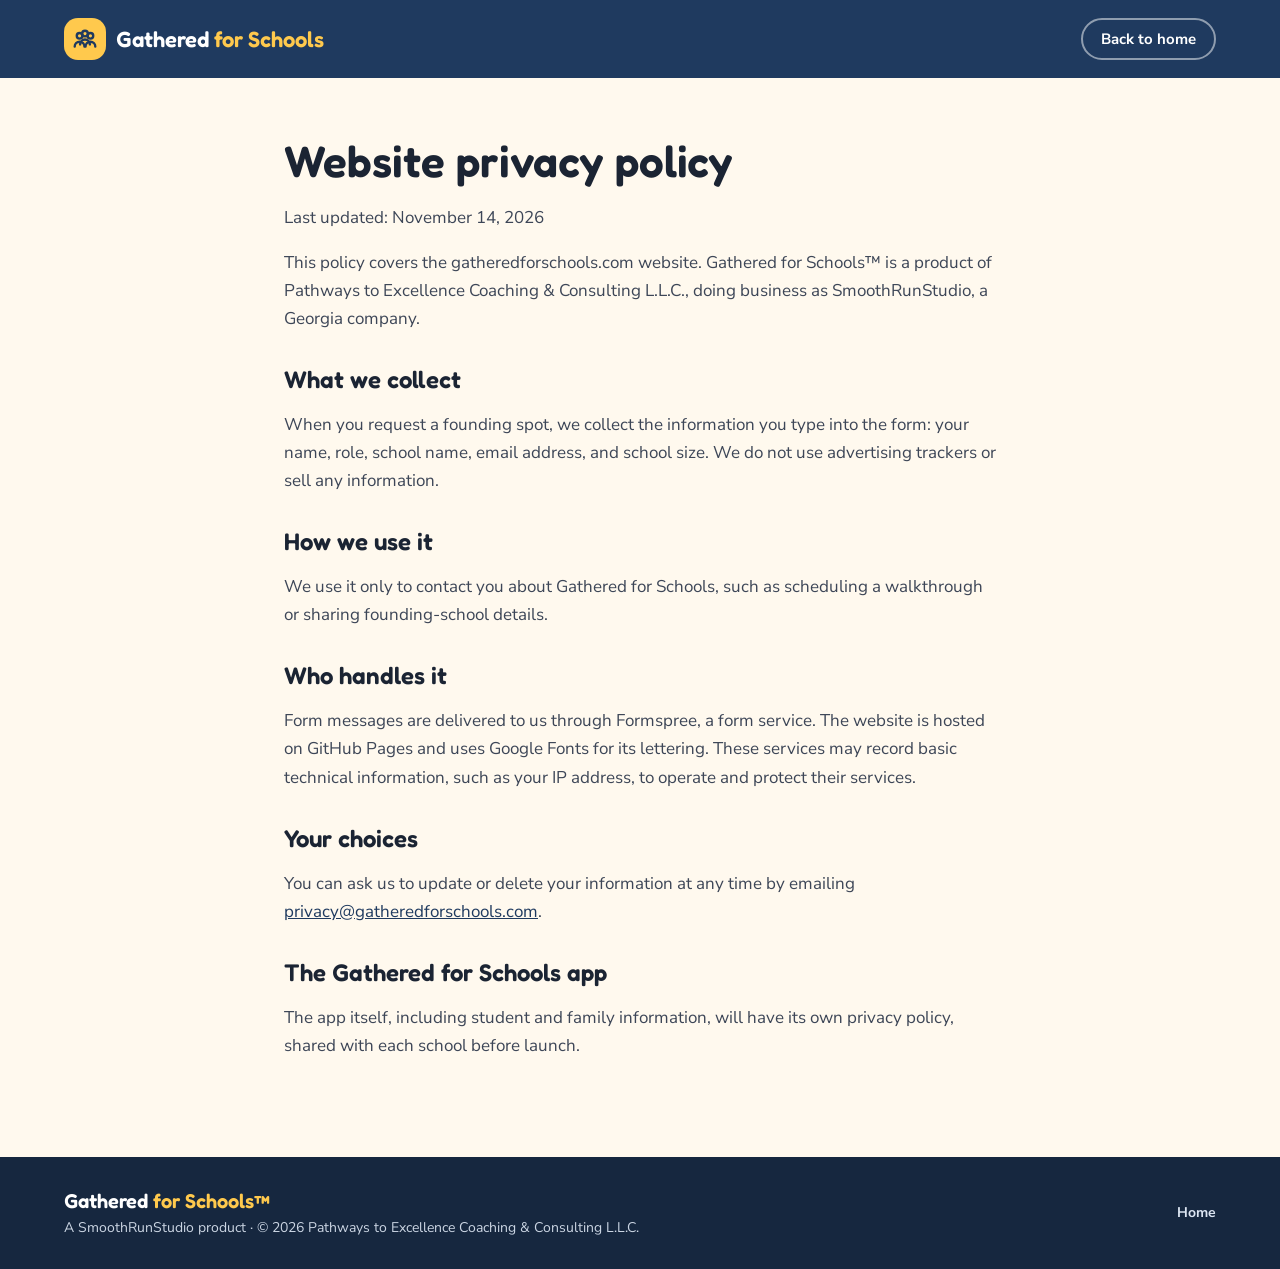
==== privacy.html @ 3860d759 "Add Gathered for Schools website" ====
<!doctype html>
<html lang="en">
<head>
<meta charset="utf-8">
<meta name="viewport" content="width=device-width, initial-scale=1">
<title>Privacy policy | Gathered for Schools™</title>
<meta name="robots" content="noindex">
<link rel="icon" href="favicon.svg" type="image/svg+xml">
<link rel="preconnect" href="https://fonts.googleapis.com">
<link rel="preconnect" href="https://fonts.gstatic.com" crossorigin>
<link href="https://fonts.googleapis.com/css2?family=Fredoka:wght@500;600;700&family=Nunito+Sans:wght@400;600;700;800&display=swap" rel="stylesheet">
<link rel="stylesheet" href="styles.css">
</head>
<body>
<header class="site-header">
  <div class="wrap">
    <a href="./" class="brand" aria-label="Gathered for Schools home">
      <span class="brand-mark">
        <svg width="26" height="26" viewBox="0 0 24 24" fill="none" stroke="#1F3A5F" stroke-width="2.2" stroke-linecap="round" stroke-linejoin="round" aria-hidden="true"><circle cx="7" cy="9" r="2.6"/><circle cx="17" cy="9" r="2.6"/><circle cx="12" cy="7" r="2.6"/><path d="M2.5 19a4.5 4.5 0 0 1 9 0M12.5 19a4.5 4.5 0 0 1 9 0M7.5 17a4.5 4.5 0 0 1 9 0"/></svg>
      </span>
      <span class="brand-name">Gathered <span>for Schools</span></span>
    </a>
    <nav class="main-nav" aria-label="Main"><a href="./" class="btn-outline-sm">Back to home</a></nav>
  </div>
</header>

<main class="wrap page">
  <h1>Website privacy policy</h1>
  <p>Last updated: November 14, 2026</p>

  <p>This policy covers the gatheredforschools.com website. Gathered for Schools™ is a product of Pathways to Excellence Coaching &amp; Consulting L.L.C., doing business as SmoothRunStudio, a Georgia company.</p>

  <h2>What we collect</h2>
  <p>When you request a founding spot, we collect the information you type into the form: your name, role, school name, email address, and school size. We do not use advertising trackers or sell any information.</p>

  <h2>How we use it</h2>
  <p>We use it only to contact you about Gathered for Schools, such as scheduling a walkthrough or sharing founding-school details.</p>

  <h2>Who handles it</h2>
  <p>Form messages are delivered to us through Formspree, a form service. The website is hosted on GitHub Pages and uses Google Fonts for its lettering. These services may record basic technical information, such as your IP address, to operate and protect their services.</p>

  <h2>Your choices</h2>
  <p>You can ask us to update or delete your information at any time by emailing <a href="mailto:privacy@gatheredforschools.com">privacy@gatheredforschools.com</a>.</p>

  <h2>The Gathered for Schools app</h2>
  <p>The app itself, including student and family information, will have its own privacy policy, shared with each school before launch.</p>
</main>

<footer class="site-footer">
  <div class="wrap">
    <div>
      <span class="brand-name">Gathered <span>for Schools™</span></span>
      <small>A SmoothRunStudio product · © 2026 Pathways to Excellence Coaching &amp; Consulting L.L.C.</small>
    </div>
    <nav class="footer-nav" aria-label="Footer"><a href="./">Home</a></nav>
  </div>
</footer>
</body>
</html>
---- styles.css ----
:root{
  --navy:#1F3A5F;--navy-dark:#16273F;--ink:#1B2433;--body:#3D4657;
  --gold:#FFC94D;--gold-shadow:#D9A22A;--coral:#FF8A65;--cream:#FFF9EE;
  --pale:#DCE5F2;--muted:#CBD5E3;--red:#B4361A;
}
*{box-sizing:border-box}
html{scroll-behavior:smooth}
body{margin:0;background:var(--cream);color:var(--ink);font-family:'Nunito Sans',system-ui,sans-serif;overflow-x:hidden}
a{color:var(--navy);text-decoration:none}
a:hover{color:#16304F}
a:focus-visible,button:focus-visible,input:focus-visible,select:focus-visible{outline:3px solid var(--gold);outline-offset:3px}
h1,h2,h3,.display{font-family:'Fredoka',system-ui,sans-serif;font-weight:600}
.wrap{max-width:1200px;margin:0 auto;padding-left:24px;padding-right:24px}
.eyebrow{font-size:13px;font-weight:800;letter-spacing:.08em}
.pill{align-self:flex-start;font-size:13px;font-weight:800;letter-spacing:.08em;color:var(--ink);background:var(--gold);padding:6px 14px;border-radius:14px}
.blob{position:absolute;border-radius:50%;pointer-events:none}

/* Header */
.site-header{background:var(--navy);color:#fff}
.site-header .wrap{padding-top:18px;padding-bottom:18px;display:flex;flex-wrap:wrap;align-items:center;justify-content:space-between;gap:16px}
.brand{display:flex;align-items:center;gap:10px;color:#fff}
.brand:hover{color:#fff}
.brand-mark{width:42px;height:42px;border-radius:14px;background:var(--gold);display:flex;align-items:center;justify-content:center;flex-shrink:0}
.brand-name{font-family:'Fredoka',sans-serif;font-size:22px;font-weight:600}
.brand-name span,.gold{color:var(--gold)}
.main-nav{display:flex;flex-wrap:wrap;align-items:center;gap:6px 22px;font-size:15px;font-weight:700}
.main-nav a{color:var(--pale)}
.main-nav a:hover{color:#fff}
.btn-outline-sm{min-height:42px;padding:0 18px;border-radius:21px;border:2px solid rgba(255,255,255,.5);color:#fff!important;display:flex;align-items:center}

/* Hero */
.hero{position:relative;overflow:hidden;background:var(--navy);color:#fff;border-radius:0 0 48px 48px}
.hero .wrap{position:relative;padding-top:56px;padding-bottom:80px;display:flex;flex-wrap:wrap;align-items:center;gap:48px}
.hero-copy{flex:1 1 480px;min-width:0;display:flex;flex-direction:column;gap:22px}
.hero h1{margin:0;font-size:clamp(38px,6vw,56px);line-height:1.05}
.hero-lede{margin:0;font-size:19px;line-height:1.55;color:var(--pale);max-width:560px}
.hero-ctas{display:flex;flex-wrap:wrap;gap:12px}
.btn-gold{min-height:56px;padding:0 28px;border-radius:28px;background:var(--gold);color:var(--ink);font-family:'Fredoka',sans-serif;font-size:19px;font-weight:600;display:inline-flex;align-items:center;justify-content:center;box-shadow:0 5px 0 var(--gold-shadow);border:none;cursor:pointer;transition:transform .1s,box-shadow .1s}
.btn-gold:hover{color:var(--ink);transform:translateY(-1px)}
.btn-gold:active{transform:translateY(3px);box-shadow:0 2px 0 var(--gold-shadow)}
.btn-ghost{min-height:56px;padding:0 26px;border-radius:28px;border:2px solid rgba(255,255,255,.5);color:#fff;font-size:17px;font-weight:800;display:inline-flex;align-items:center}
.btn-ghost:hover{color:#fff;border-color:#fff}
.verse{margin:8px 0 0;font-size:15px;font-style:italic;color:var(--muted)}
.hero-phone-col{flex:1 1 320px;display:flex;justify-content:center}

/* Phone mock */
.phone{width:300px;max-width:100%;border-radius:44px;background:#0F1B2D;padding:12px;box-shadow:0 30px 60px rgba(0,0,0,.35);transform:rotate(3deg)}
.phone-screen{border-radius:34px;overflow:hidden;background:var(--cream);color:var(--ink)}
.phone-top{position:relative;overflow:hidden;background:var(--navy);color:#fff;padding:30px 18px 26px;border-radius:0 0 24px 24px}
.phone-top small{position:relative;display:block;font-size:10px;font-weight:800;letter-spacing:.06em;color:var(--gold)}
.phone-top strong{position:relative;display:block;font-family:'Fredoka',sans-serif;font-size:22px;font-weight:600;line-height:1.1;margin-top:4px}
.phone-body{padding:12px;display:flex;flex-direction:column;gap:10px}
.p-card{background:#fff;border-radius:16px;padding:10px 12px;display:flex;gap:10px;align-items:center;box-shadow:0 4px 12px rgba(31,58,95,.10)}
.p-date{width:40px;height:40px;border-radius:12px;background:var(--coral);display:flex;flex-direction:column;align-items:center;justify-content:center;font-size:9px;font-weight:800;line-height:1.1;text-align:center}
.p-tiles{display:grid;grid-template-columns:repeat(4,minmax(0,1fr));gap:6px}
.p-tiles span{height:50px;border-radius:14px}
.p-verse{background:var(--gold);border-radius:16px;padding:12px;display:flex;flex-direction:column;gap:4px}

/* Sections */
.section-head{display:flex;flex-direction:column;gap:10px;max-width:720px}
.section-head h2,.devices h2,.safety h2,.founding h2{margin:0;line-height:1.15}
.features{padding-top:80px;padding-bottom:40px;display:flex;flex-direction:column;gap:32px}
.features h2{font-size:clamp(30px,4vw,40px)}
.grid-3{display:grid;grid-template-columns:repeat(auto-fit,minmax(280px,1fr));gap:20px}
.feature{background:#fff;border-radius:28px;padding:26px;display:flex;flex-direction:column;gap:10px;box-shadow:0 8px 24px rgba(31,58,95,.08)}
.feature h3{margin:0;font-size:22px}
.feature p{margin:0;font-size:16px;line-height:1.55;color:var(--body)}
.icon{width:54px;height:54px;border-radius:18px;display:flex;align-items:center;justify-content:center}

.devices-outer{padding-top:40px;padding-bottom:40px}
.devices{position:relative;overflow:hidden;background:var(--gold);border-radius:36px;padding:40px 32px;display:flex;flex-direction:column;gap:26px}
.devices h2{font-size:clamp(28px,3.6vw,38px)}
.devices p{margin:0;font-size:17px;line-height:1.5;color:#3D2A03}
.grid-4{position:relative;display:grid;grid-template-columns:repeat(auto-fit,minmax(220px,1fr));gap:14px}
.device{background:#fff;border-radius:22px;padding:18px;display:flex;flex-direction:column;gap:4px}
.device .eyebrow{font-size:12px;letter-spacing:.06em}
.device strong{font-family:'Fredoka',sans-serif;font-size:20px;font-weight:600}

.safety{padding-top:40px;padding-bottom:40px;display:flex;flex-wrap:wrap;gap:40px;align-items:flex-start}
.safety-copy{flex:1 1 340px;display:flex;flex-direction:column;gap:12px}
.safety h2{font-size:clamp(28px,3.6vw,38px)}
.safety-copy p{margin:0;font-size:17px;line-height:1.55;color:var(--body)}
.safety-grid{flex:1 1 480px;display:grid;grid-template-columns:repeat(auto-fit,minmax(220px,1fr));gap:12px}
.safe-item{background:#fff;border-radius:20px;padding:18px;display:flex;gap:12px;align-items:flex-start;box-shadow:0 6px 18px rgba(31,58,95,.06)}
.dot{width:12px;height:12px;border-radius:6px;background:#3FB98C;margin-top:6px;flex-shrink:0}
.safe-item b{display:block;font-size:16px;margin-bottom:2px}
.safe-item span{font-size:14px;line-height:1.45;color:var(--body)}

.founding-outer{padding-top:40px;padding-bottom:80px}
.founding{position:relative;overflow:hidden;background:var(--navy);color:#fff;border-radius:36px;padding:44px 32px;display:flex;flex-wrap:wrap;gap:40px}
.founding-copy{position:relative;flex:1 1 340px;display:flex;flex-direction:column;gap:14px}
.founding h2{font-size:clamp(30px,4vw,40px);line-height:1.12}
.founding-copy p{margin:0;font-size:17px;line-height:1.55;color:var(--pale)}
.founding-copy ul{margin:0;padding-left:20px;display:flex;flex-direction:column;gap:6px;font-size:16px;line-height:1.45}
.form-card{position:relative;flex:1 1 380px;background:#fff;color:var(--ink);border-radius:26px;padding:26px}
.form-card form{display:flex;flex-direction:column;gap:12px}
.form-card label{display:flex;flex-direction:column;gap:4px;font-size:14px;font-weight:800;color:var(--body)}
.form-card input,.form-card select{min-height:48px;padding:0 14px;border:2px solid #E3E6EE;border-radius:14px;background:#F8F9FC;font-family:inherit;font-size:16px;color:var(--ink);width:100%}
.form-card input:focus,.form-card select:focus{border-color:var(--navy);background:#fff}
.form-card .btn-gold{margin-top:6px;width:100%}
.form-note{margin:4px 0 0;font-size:13px;line-height:1.45;color:#5A6375;text-align:center}
.form-error{margin:0;font-size:14px;font-weight:700;color:var(--red)}
.hp{position:absolute;left:-9999px;width:1px;height:1px;overflow:hidden}
.thanks{min-height:360px;display:flex;flex-direction:column;align-items:center;justify-content:center;gap:14px;text-align:center}
.thanks[hidden]{display:none}
.thanks-icon{width:72px;height:72px;border-radius:36px;background:#D9F5EA;color:#0E5E46;display:flex;align-items:center;justify-content:center}
.thanks strong{font-family:'Fredoka',sans-serif;font-size:26px;font-weight:600}
.thanks span{font-size:16px;line-height:1.5;color:var(--body);max-width:320px}

/* Footer */
.site-footer{background:var(--navy-dark);color:var(--muted)}
.site-footer .wrap{padding-top:32px;padding-bottom:32px;display:flex;flex-wrap:wrap;justify-content:space-between;align-items:center;gap:16px}
.site-footer .brand-name{font-size:20px;color:#fff}
.site-footer small{display:block;font-size:14px;margin-top:4px}
.footer-nav{display:flex;flex-wrap:wrap;gap:8px 22px;font-size:14px;font-weight:700}
.footer-nav a{color:var(--pale)}
.footer-nav a:hover{color:#fff}

/* Simple text pages */
.page{max-width:760px;padding-top:56px;padding-bottom:80px}
.page h1{font-size:clamp(32px,5vw,44px);margin:0 0 8px}
.page h2{font-size:24px;margin:32px 0 8px}
.page p,.page li{font-size:17px;line-height:1.65;color:var(--body)}
.page a{text-decoration:underline}

@media (max-width:640px){
  .main-nav{gap:6px 16px;font-size:14px}
  .hero{border-radius:0 0 32px 32px}
  .hero .wrap{padding-top:36px;padding-bottom:56px;gap:36px}
  .phone{transform:none}
  .devices,.founding{padding:32px 20px;border-radius:28px}
  .form-card{padding:20px}
}
@media (prefers-reduced-motion:reduce){html{scroll-behavior:auto}.btn-gold{transition:none}}
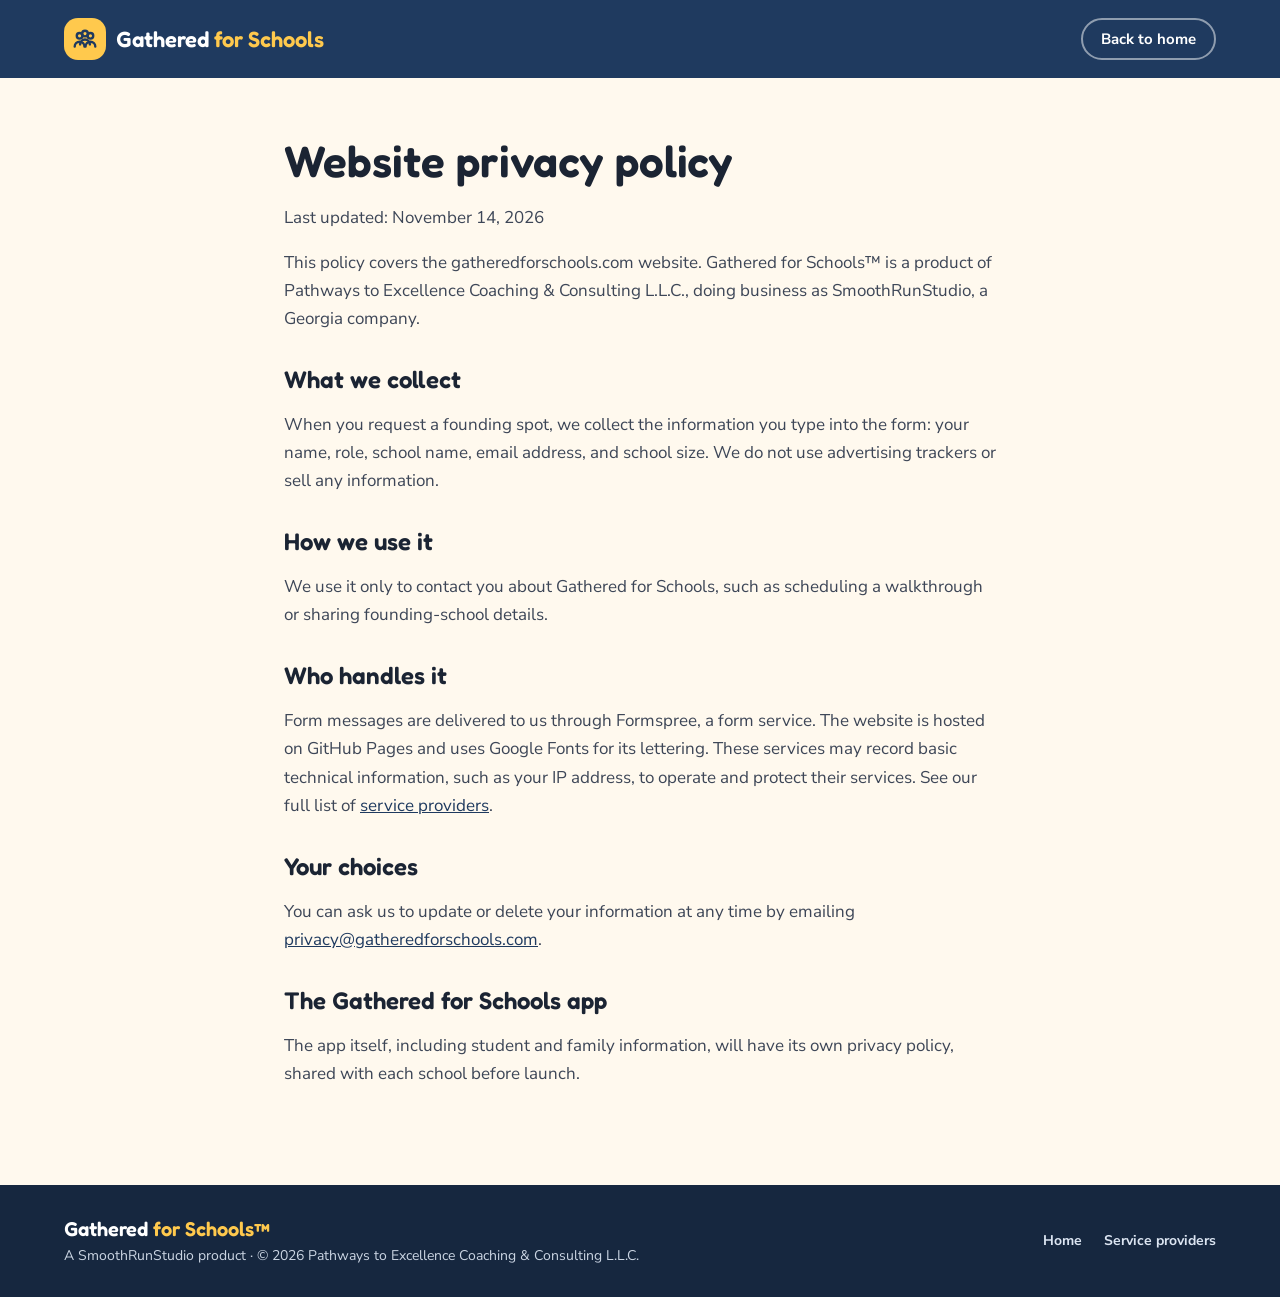
==== commit 0b934f41: "Add service providers page and links" ====
--- a/privacy.html
+++ b/privacy.html
@@ -37,7 +37,7 @@
   <p>We use it only to contact you about Gathered for Schools, such as scheduling a walkthrough or sharing founding-school details.</p>
 
   <h2>Who handles it</h2>
-  <p>Form messages are delivered to us through Formspree, a form service. The website is hosted on GitHub Pages and uses Google Fonts for its lettering. These services may record basic technical information, such as your IP address, to operate and protect their services.</p>
+  <p>Form messages are delivered to us through Formspree, a form service. The website is hosted on GitHub Pages and uses Google Fonts for its lettering. These services may record basic technical information, such as your IP address, to operate and protect their services. See our full list of <a href="subprocessors">service providers</a>.</p>
 
   <h2>Your choices</h2>
   <p>You can ask us to update or delete your information at any time by emailing <a href="mailto:privacy@gatheredforschools.com">privacy@gatheredforschools.com</a>.</p>
@@ -52,7 +52,7 @@
       <span class="brand-name">Gathered <span>for Schools™</span></span>
       <small>A SmoothRunStudio product · © 2026 Pathways to Excellence Coaching &amp; Consulting L.L.C.</small>
     </div>
-    <nav class="footer-nav" aria-label="Footer"><a href="./">Home</a></nav>
+    <nav class="footer-nav" aria-label="Footer"><a href="./">Home</a><a href="subprocessors">Service providers</a></nav>
   </div>
 </footer>
 </body>
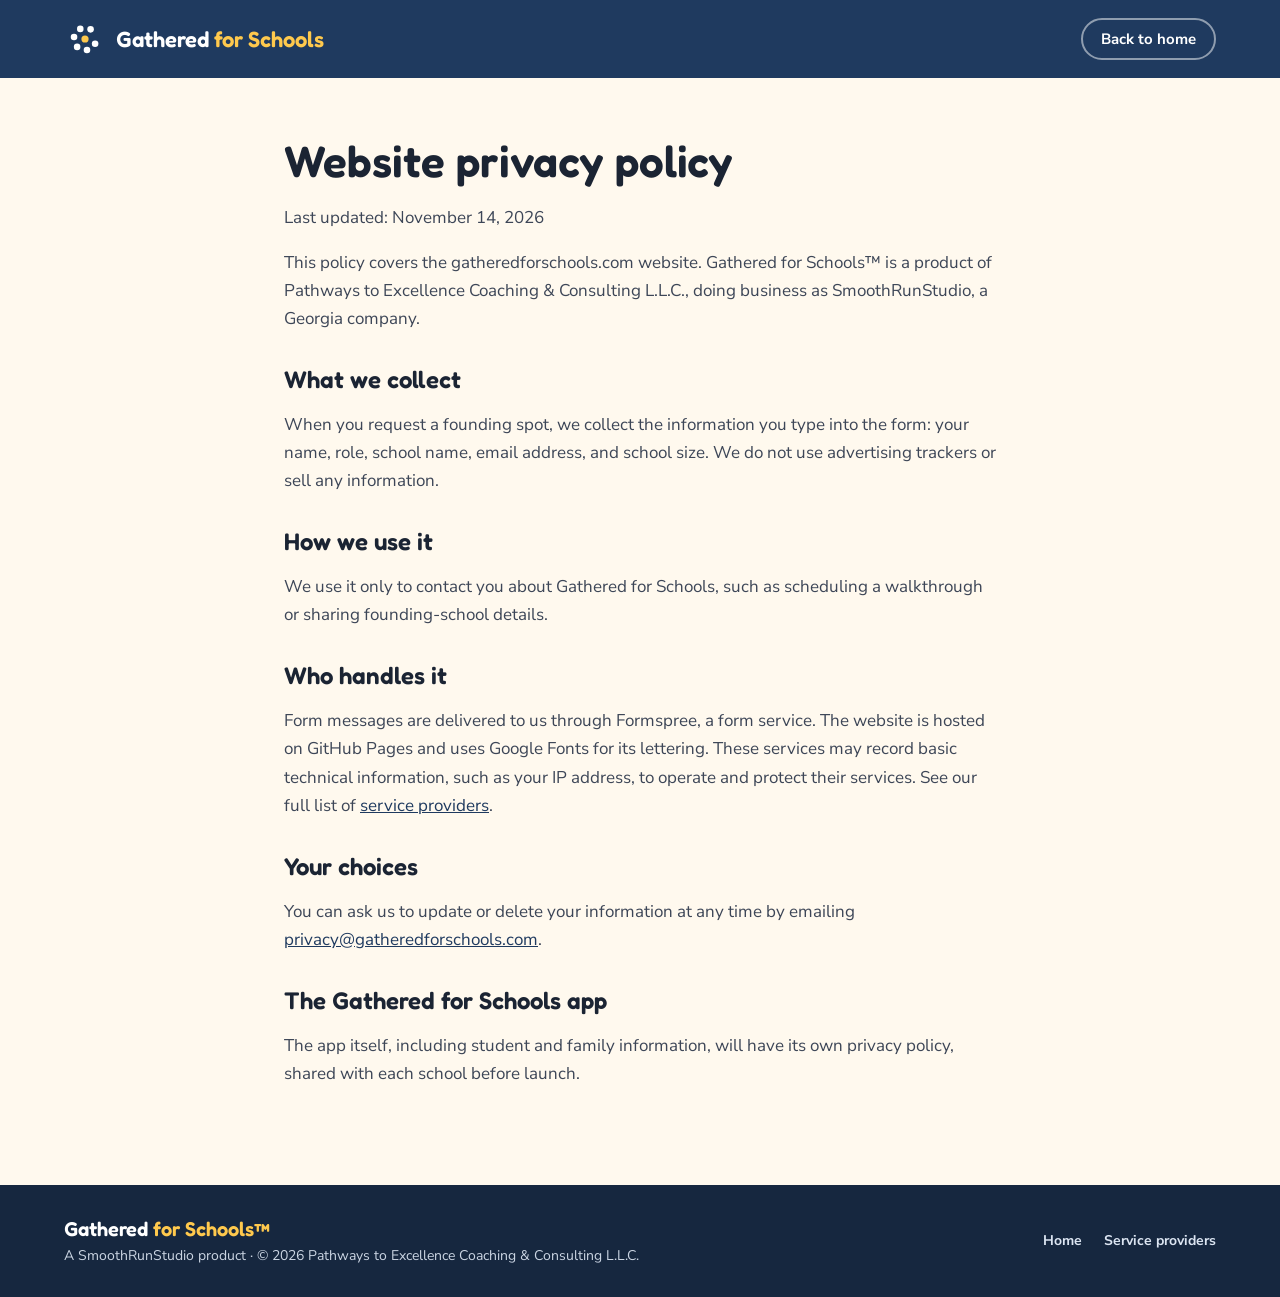
==== commit e39d529d: "Use the Circle G logo in the header and favicon Co-Authored-By: Claude Opus 5.5 <noreply@anthropic.c" ====
--- a/privacy.html
+++ b/privacy.html
@@ -16,7 +16,7 @@
   <div class="wrap">
     <a href="./" class="brand" aria-label="Gathered for Schools home">
       <span class="brand-mark">
-        <svg width="26" height="26" viewBox="0 0 24 24" fill="none" stroke="#1F3A5F" stroke-width="2.2" stroke-linecap="round" stroke-linejoin="round" aria-hidden="true"><circle cx="7" cy="9" r="2.6"/><circle cx="17" cy="9" r="2.6"/><circle cx="12" cy="7" r="2.6"/><path d="M2.5 19a4.5 4.5 0 0 1 9 0M12.5 19a4.5 4.5 0 0 1 9 0M7.5 17a4.5 4.5 0 0 1 9 0"/></svg>
+        <svg width="42" height="42" viewBox="0 0 64 64" aria-hidden="true"><g fill="#FFFFFF"><circle cx="40.5" cy="17.3" r="5"/><circle cx="24.8" cy="16.6" r="5"/><circle cx="15.3" cy="29.0" r="5"/><circle cx="20.0" cy="44.0" r="5"/><circle cx="35.0" cy="48.7" r="5"/><circle cx="47.4" cy="39.2" r="5"/></g><circle cx="32" cy="32" r="5.5" fill="#FFC94D"/></svg>
       </span>
       <span class="brand-name">Gathered <span>for Schools</span></span>
     </a>
--- a/styles.css
+++ b/styles.css
@@ -20,7 +20,7 @@
 .site-header .wrap{padding-top:18px;padding-bottom:18px;display:flex;flex-wrap:wrap;align-items:center;justify-content:space-between;gap:16px}
 .brand{display:flex;align-items:center;gap:10px;color:#fff}
 .brand:hover{color:#fff}
-.brand-mark{width:42px;height:42px;border-radius:14px;background:var(--gold);display:flex;align-items:center;justify-content:center;flex-shrink:0}
+.brand-mark{width:42px;height:42px;display:flex;align-items:center;justify-content:center;flex-shrink:0}
 .brand-name{font-family:'Fredoka',sans-serif;font-size:22px;font-weight:600}
 .brand-name span,.gold{color:var(--gold)}
 .main-nav{display:flex;flex-wrap:wrap;align-items:center;gap:6px 22px;font-size:15px;font-weight:700}
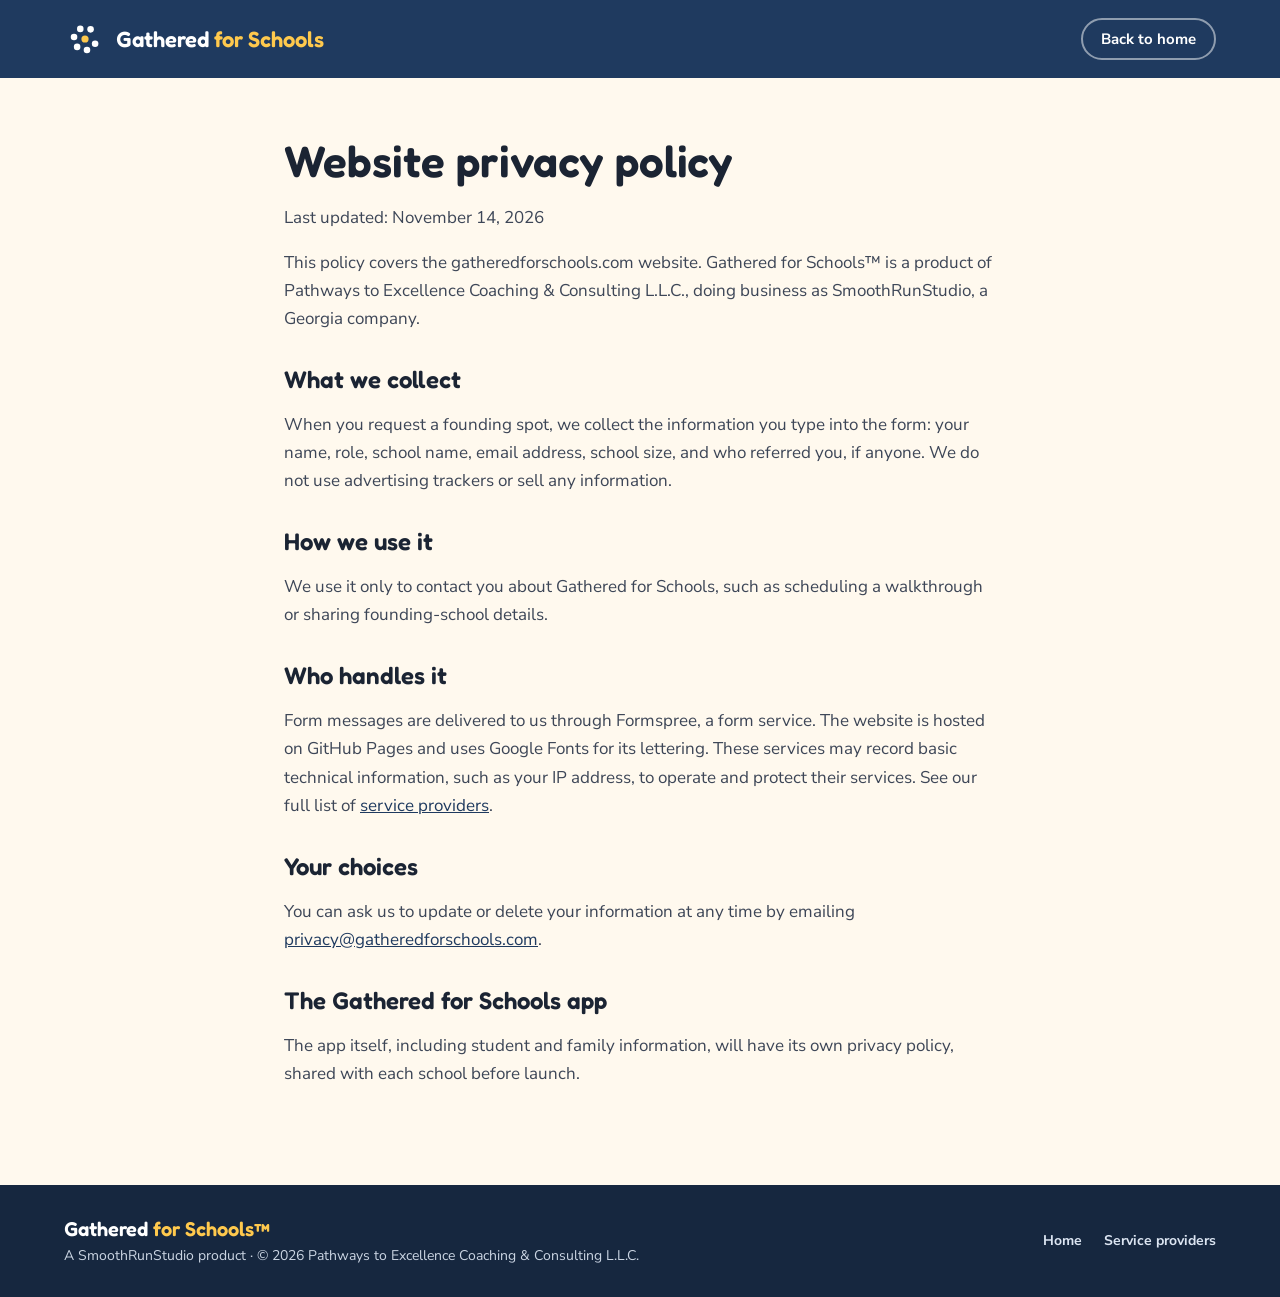
==== commit 5b24ff99: "Add 'Who referred you?' to the founding-school form Required choice (including 'No one'), plus an op" ====
--- a/privacy.html
+++ b/privacy.html
@@ -31,7 +31,7 @@
   <p>This policy covers the gatheredforschools.com website. Gathered for Schools™ is a product of Pathways to Excellence Coaching &amp; Consulting L.L.C., doing business as SmoothRunStudio, a Georgia company.</p>
 
   <h2>What we collect</h2>
-  <p>When you request a founding spot, we collect the information you type into the form: your name, role, school name, email address, and school size. We do not use advertising trackers or sell any information.</p>
+  <p>When you request a founding spot, we collect the information you type into the form: your name, role, school name, email address, school size, and who referred you, if anyone. We do not use advertising trackers or sell any information.</p>
 
   <h2>How we use it</h2>
   <p>We use it only to contact you about Gathered for Schools, such as scheduling a walkthrough or sharing founding-school details.</p>
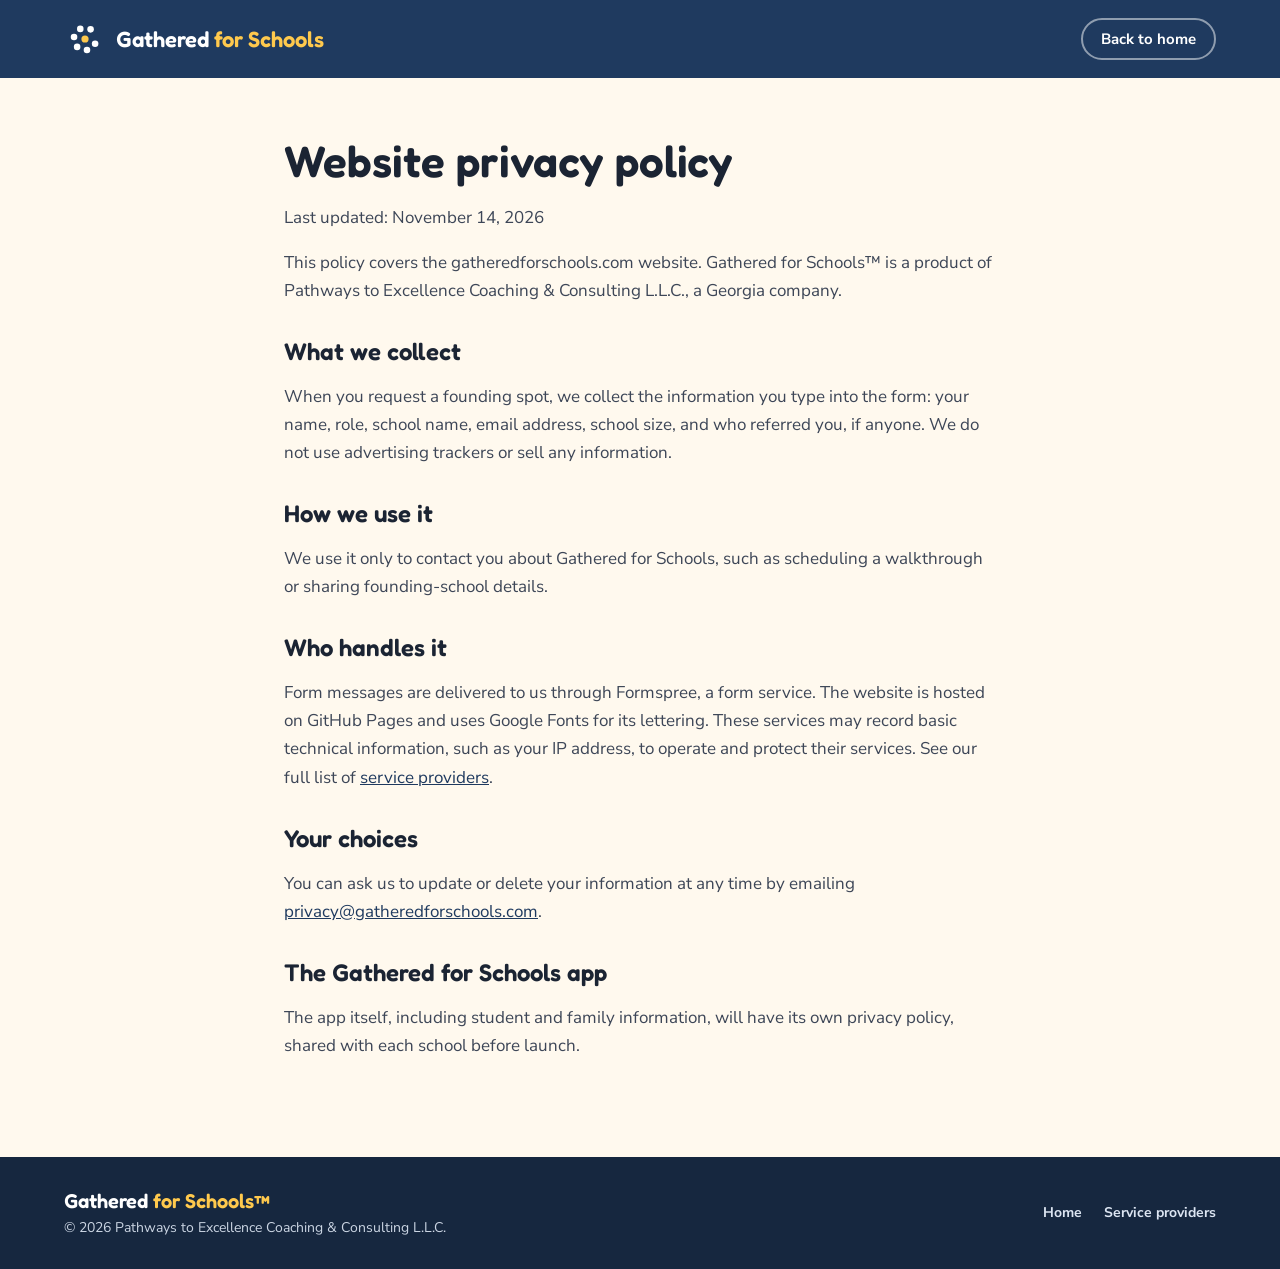
==== commit ecaa8108: "Add pricing section, show founding yearly price, drop SmoothRunStudio from footers Co-Authored-By: C" ====
--- a/privacy.html
+++ b/privacy.html
@@ -9,7 +9,7 @@
 <link rel="preconnect" href="https://fonts.googleapis.com">
 <link rel="preconnect" href="https://fonts.gstatic.com" crossorigin>
 <link href="https://fonts.googleapis.com/css2?family=Fredoka:wght@500;600;700&family=Nunito+Sans:wght@400;600;700;800&display=swap" rel="stylesheet">
-<link rel="stylesheet" href="styles.css">
+<link rel="stylesheet" href="styles.css?v=20261123">
 </head>
 <body>
 <header class="site-header">
@@ -28,7 +28,7 @@
   <h1>Website privacy policy</h1>
   <p>Last updated: November 14, 2026</p>
 
-  <p>This policy covers the gatheredforschools.com website. Gathered for Schools™ is a product of Pathways to Excellence Coaching &amp; Consulting L.L.C., doing business as SmoothRunStudio, a Georgia company.</p>
+  <p>This policy covers the gatheredforschools.com website. Gathered for Schools™ is a product of Pathways to Excellence Coaching &amp; Consulting L.L.C., a Georgia company.</p>
 
   <h2>What we collect</h2>
   <p>When you request a founding spot, we collect the information you type into the form: your name, role, school name, email address, school size, and who referred you, if anyone. We do not use advertising trackers or sell any information.</p>
@@ -50,7 +50,7 @@
   <div class="wrap">
     <div>
       <span class="brand-name">Gathered <span>for Schools™</span></span>
-      <small>A SmoothRunStudio product · © 2026 Pathways to Excellence Coaching &amp; Consulting L.L.C.</small>
+      <small>© 2026 Pathways to Excellence Coaching &amp; Consulting L.L.C.</small>
     </div>
     <nav class="footer-nav" aria-label="Footer"><a href="./">Home</a><a href="subprocessors">Service providers</a></nav>
   </div>
--- a/styles.css
+++ b/styles.css
@@ -95,6 +95,7 @@
 .form-card{position:relative;flex:1 1 380px;background:#fff;color:var(--ink);border-radius:26px;padding:26px}
 .form-card form{display:flex;flex-direction:column;gap:12px}
 .form-card label{display:flex;flex-direction:column;gap:4px;font-size:14px;font-weight:800;color:var(--body)}
+.form-card label[hidden]{display:none}
 .form-card input,.form-card select{min-height:48px;padding:0 14px;border:2px solid #E3E6EE;border-radius:14px;background:#F8F9FC;font-family:inherit;font-size:16px;color:var(--ink);width:100%}
 .form-card input:focus,.form-card select:focus{border-color:var(--navy);background:#fff}
 .form-card .btn-gold{margin-top:6px;width:100%}
@@ -106,6 +107,23 @@
 .thanks-icon{width:72px;height:72px;border-radius:36px;background:#D9F5EA;color:#0E5E46;display:flex;align-items:center;justify-content:center}
 .thanks strong{font-family:'Fredoka',sans-serif;font-size:26px;font-weight:600}
 .thanks span{font-size:16px;line-height:1.5;color:var(--body);max-width:320px}
+
+/* Pricing */
+.pricing{padding-top:40px;padding-bottom:40px;display:flex;flex-direction:column;gap:24px}
+.pricing h2{font-size:clamp(28px,3.6vw,38px)}
+.price-grid{display:grid;grid-template-columns:repeat(auto-fit,minmax(280px,1fr));gap:20px}
+.price-card{background:#fff;border-radius:28px;padding:28px;display:flex;flex-direction:column;gap:10px;box-shadow:0 8px 24px rgba(31,58,95,.08)}
+.price-card p{margin:0;font-size:16px;line-height:1.55;color:var(--body)}
+.price-card .price{font-size:17px;font-weight:700;color:var(--ink)}
+.price-card .price strong{font-family:'Fredoka',sans-serif;font-size:48px;font-weight:600;line-height:1;margin-right:6px;color:var(--navy)}
+.price-card-main{background:var(--navy)}
+.price-card-main p,.price-card-main .price{color:var(--pale)}
+.price-card-main .price strong{color:#fff}
+.price-founding{background:#fff;border:2px solid var(--gold);border-radius:24px;padding:20px 24px;display:flex;flex-wrap:wrap;align-items:center;gap:12px 18px}
+.price-founding p{margin:0;flex:1 1 420px;font-size:16px;line-height:1.55;color:var(--body)}
+.price-founding b{color:var(--ink)}
+.price-founding a{font-weight:800;text-decoration:underline}
+.price-note{margin:0;font-size:15px;line-height:1.6;color:var(--body);max-width:860px}
 
 /* Footer */
 .site-footer{background:var(--navy-dark);color:var(--muted)}
